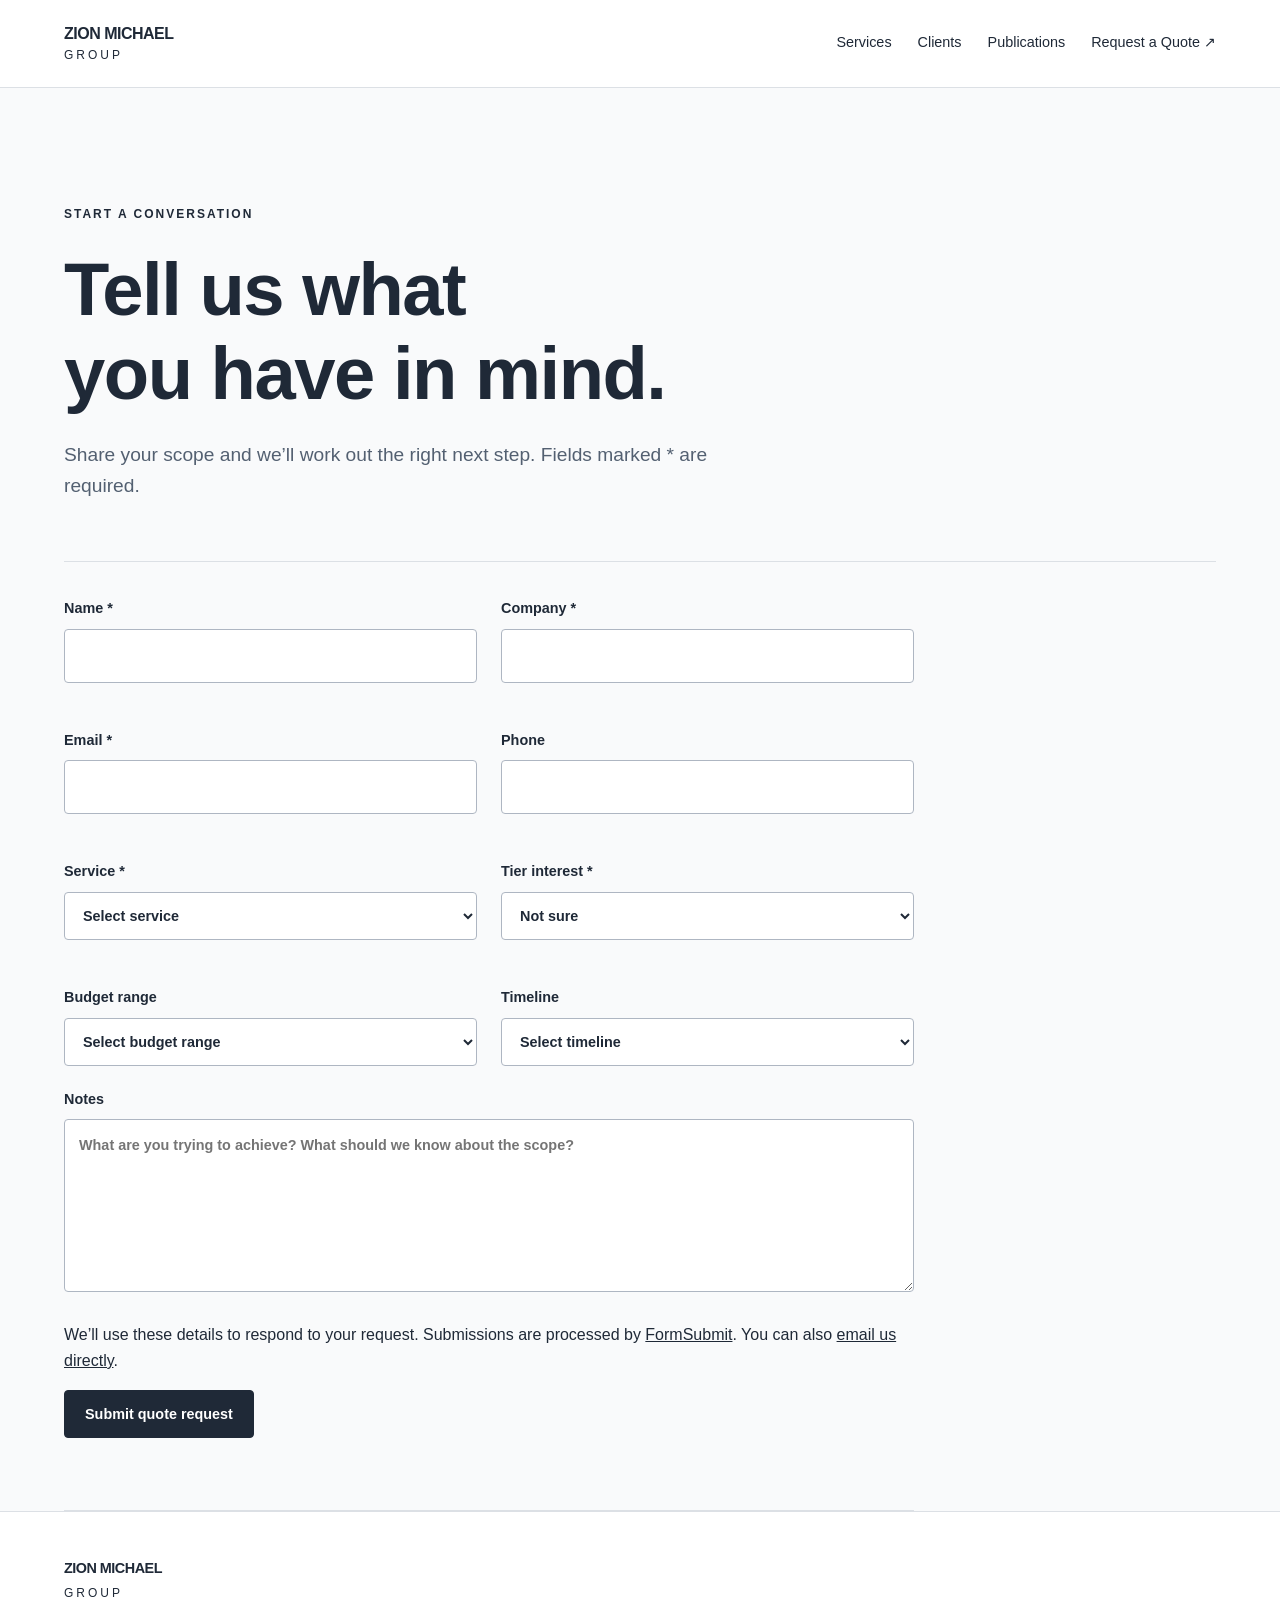
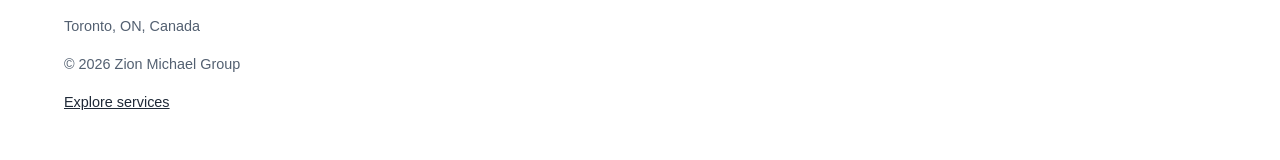
==== quote/index.html @ ca858441 "Add service pricing pages, quote requests, and Cal.com booking" ====
<!doctype html>
<html lang="en">
<head>
<meta charset="utf-8">
<meta name="viewport" content="width=device-width, initial-scale=1">
<title>Request a Quote | Zion Michael Group</title>
<meta name="description" content="Tell us about your project, service interest, and timeline.">
<link rel="icon" href="/assets/logo.png">
<link rel="stylesheet" href="/css/services.css">
<script src="/js/services-config.js" defer>
</script>
<script src="/js/booking.js" defer>
</script>
<script src="/js/quote.js" defer>
</script>
</head>
<body>
<a class="skip" href="#main">Skip to content</a>
<header class="header">
<a class="brand" href="/">Zion Michael <span>Group</span>
</a>
<nav aria-label="Main navigation">
<a href="/services/">Services</a>
<a href="/html/members.html">Clients</a>
<a href="/html/publications.html">Publications</a>
<a href="/quote/">Request a Quote ↗</a>
</nav>
</header>
<main id="main">
<section class="hero compact">
<p class="eyebrow">START A CONVERSATION</p>
<h1>Tell us what<br>you have in mind.</h1>
<p class="intro">Share your scope and we’ll work out the right next step. Fields marked * are required.</p>
</section>
<section class="form-section">
<form id="quote-form" action="https://formsubmit.co/micheldeosaran@proton.me" method="POST">
<input type="hidden" name="_subject" value="New Zion Michael Group quote request">
<input type="hidden" name="_template" value="table">
<input type="hidden" name="_next" value="https://zionmichaelrevenue.github.io/thank-you/">
<div class="fields">
<label>Name *<input name="name" autocomplete="name" maxlength="120" required>
</label>
<label>Company *<input name="company" autocomplete="organization" maxlength="180" required>
</label>
<label>Email *<input name="email" type="email" autocomplete="email" maxlength="254" required>
</label>
<label>Phone<input name="phone" type="tel" autocomplete="tel" maxlength="50">
</label>
<label>Service *<select name="service" required>
<option value="">Select service</option>
<option value="bdr">BDR Services</option>
<option value="product">Digital Product Services</option>
<option value="automation">Business Automation</option>
</select>
</label>
<label>Tier interest *<select name="tier" required>
<option value="">Select tier interest</option>
<option value="Not sure">Not sure</option>
</select>
</label>
<label>Budget range<select name="budget" >
<option value="">Select budget range</option>
<option value="<$2k">
<$2k</option>
<option value="$2k–$5k">$2k–$5k</option>
<option value="$5k–$15k">$5k–$15k</option>
<option value="$15k+">$15k+</option>
<option value="Not sure">Not sure</option>
</select>
</label>
<label>Timeline<select name="timeline" >
<option value="">Select timeline</option>
<option value="ASAP">ASAP</option>
<option value="1–3 mo">1–3 mo</option>
<option value="3–6 mo">3–6 mo</option>
<option value="Exploring">Exploring</option>
</select>
</label>
</div>
<label>Notes<textarea name="notes" rows="6" maxlength="10000" placeholder="What are you trying to achieve? What should we know about the scope?">
</textarea>
</label>
<p>We’ll use these details to respond to your request. Submissions are processed by <a href="https://formsubmit.co/" target="_blank" rel="noopener noreferrer">FormSubmit</a>. You can also <a href="mailto:micheldeosaran@proton.me">email us directly</a>.</p>
<p id="form-status" role="status" aria-live="polite">
</p>
<button class="button" type="submit">Submit quote request</button>
</form>
<noscript>Please enable JavaScript to select your service tier and submit a quote request.</noscript>
</section>
</main>
<footer>
<a class="brand" href="/">Zion Michael <span>Group</span>
</a>
<p>Toronto, ON, Canada</p>
<p>© 2026 Zion Michael Group</p>
<a href="/services/">Explore services</a>
</footer>
</body>
</html>
---- css/services.css ----
:root{--ink:#1f2937;
  --muted:#536071;
  --paper:#f9fafb;
  --line:#dce0e5;
  --accent:#ff6969}
*{box-sizing:border-box}
html{scroll-behavior:smooth;
  scroll-padding-top:30px}
body{margin:0;
  background:var(--paper);
  color:var(--ink);
  font-family:Inter,Arial,sans-serif;
  line-height:1.65}
a{color:inherit}
a,button,input,select,textarea{-webkit-tap-highlight-color:transparent}
a:focus-visible,button:focus-visible,input:focus-visible,select:focus-visible,textarea:focus-visible{outline:3px solid #af2525;
  outline-offset:4px}
[hidden]{display:none!important}
.skip{position:absolute;
  top:-100px;
  left:20px;
  background:white;
  padding:12px;
  z-index:10}
.skip:focus{top:10px}
.header{display:flex;
  align-items:center;
  justify-content:space-between;
  gap:30px;
  padding:24px max(5vw,20px);
  border-bottom:1px solid var(--line);
  background:#fff}
.brand{text-transform:uppercase;
  font-weight:800;
  text-decoration:none;
  line-height:1.2;
  letter-spacing:-.5px}
.brand span{display:block;
  font-weight:400;
  letter-spacing:3px;
  font-size:.75rem;
  margin-top:5px}
nav{display:flex;
  gap:26px;
  flex-wrap:wrap}
nav a{font-size:.9rem;
  text-decoration:none}
nav a:hover,.text-link:hover{text-decoration:underline}
main{max-width:1320px;
  margin:auto;
  padding:0 5vw}
section{padding:72px 0;
  border-bottom:1px solid var(--line)}
.hero{padding:85px 0 75px}
.hero.compact{padding-bottom:40px}
.eyebrow{font-size:.75rem;
  letter-spacing:2px;
  font-weight:700;
  text-transform:uppercase;
  margin:0 0 22px}
.hero .eyebrow{margin-top:32px}
h1,h2,h3{line-height:1.12;
  letter-spacing:-1.5px}
h1{font-size:clamp(2.5rem,5.8vw,5rem);
  max-width:1040px;
  margin:24px 0}
h2{font-size:clamp(1.8rem,3vw,2.6rem);
  margin:0 0 24px}
h3{font-size:1.5rem;
  letter-spacing:-.5px;
  margin:0 0 20px}
.intro{font-size:1.2rem;
  max-width:680px;
  color:var(--muted)}
.back{font-size:.9rem;
  text-decoration:none}
.actions{display:flex;
  gap:12px;
  flex-wrap:wrap;
  margin-top:30px}
.button{display:inline-flex;
  align-items:center;
  justify-content:center;
  min-height:48px;
  border:1px solid var(--ink);
  border-radius:4px;
  padding:12px 20px;
  background:var(--ink);
  color:#fff;
  font:600 .9rem/1.4 Inter,Arial,sans-serif;
  text-decoration:none;
  cursor:pointer}
.button:hover{background:#364355}
.button.secondary{background:transparent;
  color:var(--ink)}
.button.secondary:hover{background:#e9ecf0}
.button:disabled{opacity:.6;
  cursor:wait}
.audience{display:grid;
  grid-template-columns:1fr 2fr;
  gap:40px}
.audience ul{margin:0;
  font-size:1.15rem}
li{margin-bottom:12px}
ul{padding-left:20px}
.pricing{display:grid;
  grid-template-columns:repeat(4,minmax(0,1fr));
  gap:16px;
  margin-top:36px}
.card{padding:26px 22px;
  background:#fff;
  border:1px solid var(--line);
  border-radius:6px;
  display:flex;
  flex-direction:column;
  min-width:0}
.card.featured{border:2px solid var(--accent);
  padding:25px 21px}
.badge{font-size:.7rem;
  letter-spacing:1.5px;
  text-transform:uppercase;
  margin:0 0 28px}
.featured .badge{color:#a52f2f;
  font-weight:700}
.price{font-size:1.65rem;
  letter-spacing:-1px;
  font-weight:700;
  line-height:1.4;
  margin:0 0 20px}
.price small{display:block;
  font-size:.75rem;
  font-weight:400;
  letter-spacing:0;
  color:var(--muted)}
.card li{font-size:.9rem}
.card .actions{margin-top:auto;
  flex-direction:column;
  padding-top:20px}
.terms{font-size:.9rem;
  color:var(--muted);
  padding-top:24px}
.scope{display:grid;
  grid-template-columns:1fr 1fr;
  gap:65px}
.booking{background:#f0f2f5;
  padding:48px;
  border-radius:6px;
  margin:56px 0}
.booking p{max-width:680px}
.booking [data-calendar]:not(:empty){width:100%;
  height:760px;
  overflow:auto;
  margin-top:30px}
.service-grid{display:grid;
  grid-template-columns:repeat(3,minmax(0,1fr));
  gap:24px;
  margin-top:36px}
.service-grid .text-link{margin-top:auto;
  padding-top:24px;
  font-weight:600}
.form-section{max-width:850px;
  padding-top:35px}
.fields{display:grid;
  grid-template-columns:1fr 1fr;
  gap:24px}
label{display:block;
  font-size:.9rem;
  font-weight:600;
  margin-bottom:22px}
input,select,textarea{width:100%;
  padding:14px;
  margin-top:8px;
  border:1px solid #aeb6c2;
  border-radius:4px;
  background:white;
  color:var(--ink);
  font:inherit}
textarea{resize:vertical}
#form-status{color:#a52f2f}
footer{padding:45px 5vw;
  background:white;
  border-top:1px solid var(--line);
  font-size:.9rem}
footer p{color:var(--muted)}
@media(max-width:1100px){.pricing{grid-template-columns:repeat(2,minmax(0,1fr))}
}
@media(max-width:720px){.header{align-items:flex-start;
  flex-direction:column;
  gap:22px}
nav{gap:14px 20px}
nav a{font-size:.8rem}
section{padding:44px 0}
.hero{padding:45px 0}
.audience,.scope,.service-grid,.fields{grid-template-columns:1fr;
  gap:20px}
.booking{padding:28px 20px}
h1{letter-spacing:-1px}
}
@media(max-width:440px){.pricing{grid-template-columns:1fr}
.hero .actions{flex-direction:column}
}
@media(prefers-reduced-motion:reduce){html{scroll-behavior:auto}
}
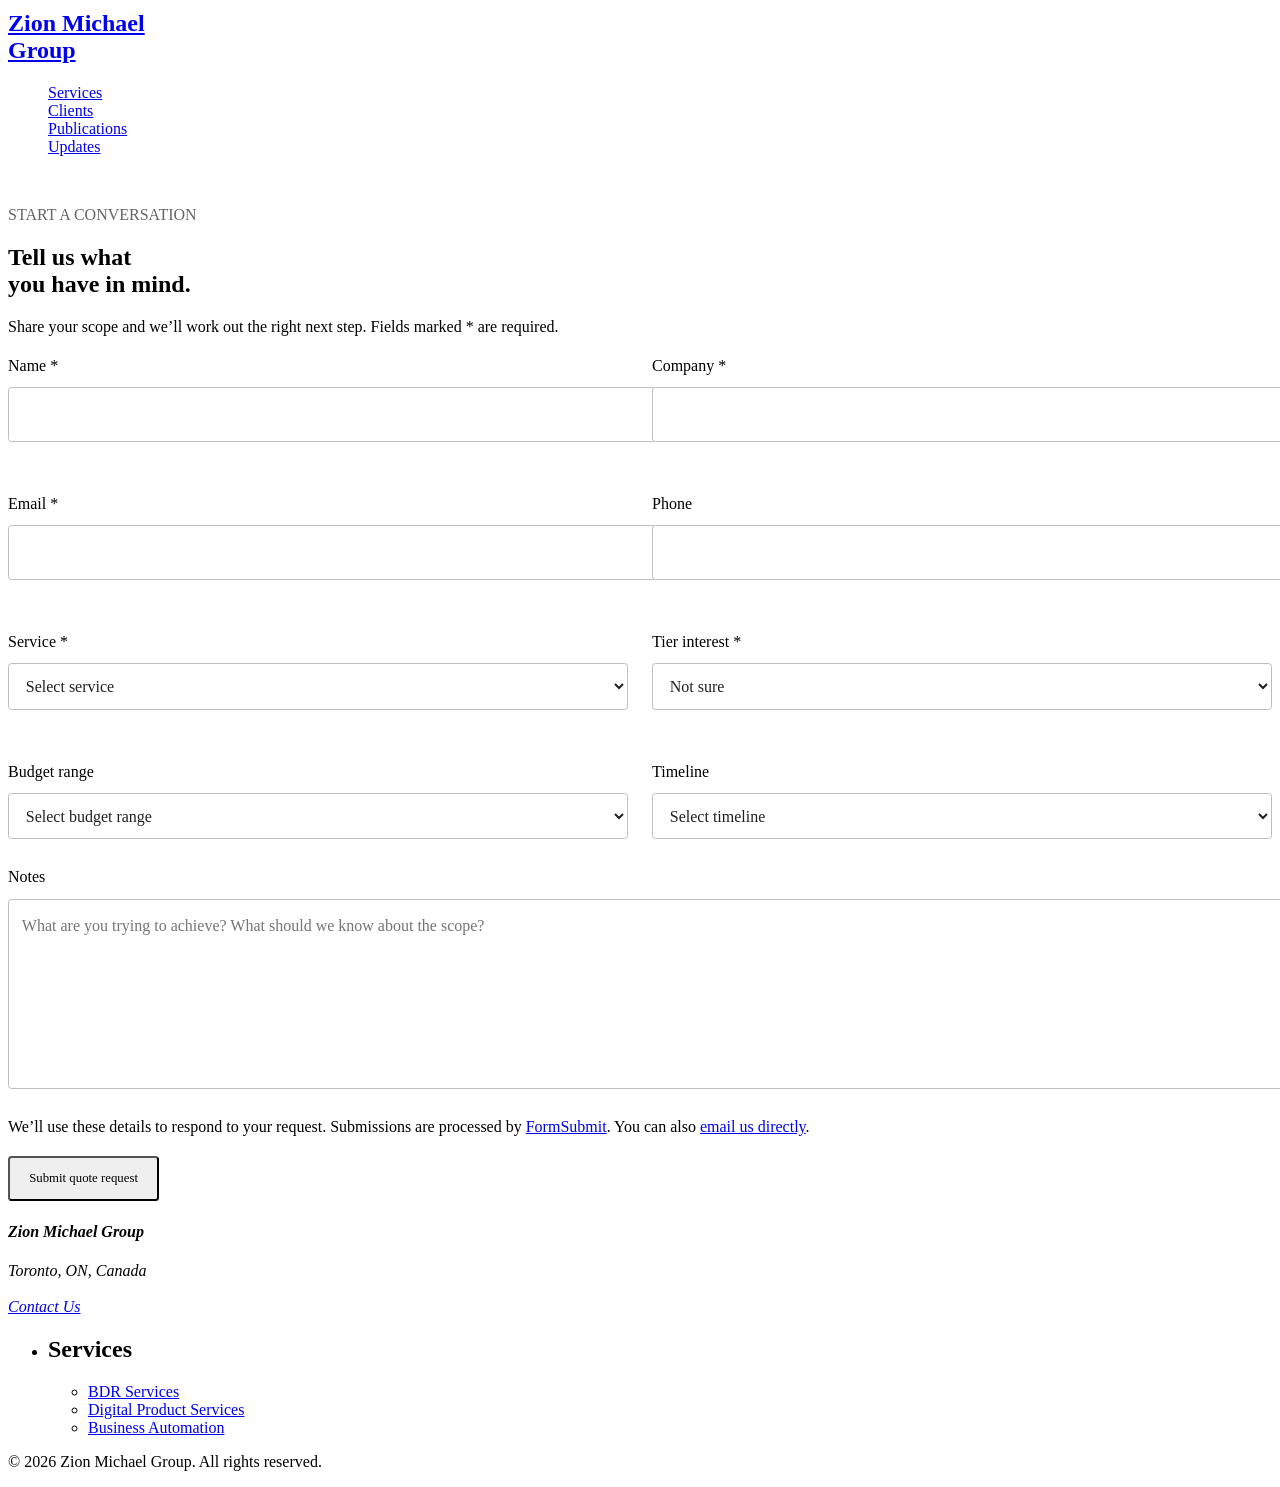
==== commit 39d0b618: "Restyle service and quote pages with existing shared site CSS" ====
--- a/quote/index.html
+++ b/quote/index.html
@@ -6,7 +6,12 @@
 <title>Request a Quote | Zion Michael Group</title>
 <meta name="description" content="Tell us about your project, service interest, and timeline.">
 <link rel="icon" href="/assets/logo.png">
+<link rel="stylesheet" href="/css/styles-boilerplate.css">
 <link rel="stylesheet" href="/css/services.css">
+<link rel="preconnect" href="https://fonts.googleapis.com">
+<link rel="preconnect" href="https://fonts.gstatic.com" crossorigin>
+<link href="https://fonts.googleapis.com/css2?family=Inter:wght@300;400;500;600;700&display=swap" rel="stylesheet">
+<script src="/js/services-navigation.js" defer></script>
 <script src="/js/services-config.js" defer>
 </script>
 <script src="/js/booking.js" defer>
@@ -14,25 +19,29 @@
 <script src="/js/quote.js" defer>
 </script>
 </head>
-<body>
+<body class="services-page">
 <a class="skip" href="#main">Skip to content</a>
-<header class="header">
-<a class="brand" href="/">Zion Michael <span>Group</span>
-</a>
-<nav aria-label="Main navigation">
-<a href="/services/">Services</a>
-<a href="/html/members.html">Clients</a>
-<a href="/html/publications.html">Publications</a>
-<a href="/quote/">Request a Quote ↗</a>
-</nav>
+<header>
+  <nav aria-label="Main navigation">
+    <div class="container">
+      <h1 class="logo"><a href="/">Zion Michael<br><span>Group</span></a></h1>
+      <ul class="site-nav" id="site-navigation">
+        <li><a href="/services/">Services</a></li>
+        <li><a href="/html/members.html">Clients</a></li>
+        <li><a href="/html/publications.html">Publications</a></li>
+        <li><a href="/html/updates.html">Updates</a></li>
+      </ul>
+      <button class="menu-toggle" type="button" aria-label="Open navigation" aria-expanded="false" aria-controls="site-navigation"><span class="hamburger"></span></button>
+    </div>
+  </nav>
 </header>
 <main id="main">
-<section class="hero compact">
+<section class="info">
 <p class="eyebrow">START A CONVERSATION</p>
 <h1>Tell us what<br>you have in mind.</h1>
-<p class="intro">Share your scope and we’ll work out the right next step. Fields marked * are required.</p>
+<p class="tagline">Share your scope and we’ll work out the right next step. Fields marked * are required.</p>
 </section>
-<section class="form-section">
+<section class="content-stats form-section"><div class="container service-section">
 <form id="quote-form" action="https://formsubmit.co/micheldeosaran@proton.me" method="POST">
 <input type="hidden" name="_subject" value="New Zion Michael Group quote request">
 <input type="hidden" name="_template" value="table">
@@ -83,17 +92,15 @@
 <p>We’ll use these details to respond to your request. Submissions are processed by <a href="https://formsubmit.co/" target="_blank" rel="noopener noreferrer">FormSubmit</a>. You can also <a href="mailto:micheldeosaran@proton.me">email us directly</a>.</p>
 <p id="form-status" role="status" aria-live="polite">
 </p>
-<button class="button" type="submit">Submit quote request</button>
+<button class="btn-primary" type="submit">Submit quote request</button>
 </form>
 <noscript>Please enable JavaScript to select your service tier and submit a quote request.</noscript>
-</section>
+</div></section>
 </main>
-<footer>
-<a class="brand" href="/">Zion Michael <span>Group</span>
-</a>
-<p>Toronto, ON, Canada</p>
-<p>© 2026 Zion Michael Group</p>
-<a href="/services/">Explore services</a>
+<footer class="footer">
+  <div class="footer__addr"><address><h4>Zion Michael Group</h4>Toronto, ON, Canada<br><br><a class="footer__btn" href="mailto:micheldeosaran@proton.me">Contact Us</a></address></div>
+  <ul class="footer__nav"><li class="nav__item"><h2 class="nav__title">Services</h2><ul class="nav__ul"><li><a href="/services/bdr/">BDR Services</a></li><li><a href="/services/product/">Digital Product Services</a></li><li><a href="/services/automation/">Business Automation</a></li></ul></li></ul>
+  <div class="legal"><p>© 2026 Zion Michael Group. All rights reserved.</p></div>
 </footer>
 </body>
 </html>
--- a/css/services.css
+++ b/css/services.css
@@ -1,204 +1,67 @@
-:root{--ink:#1f2937;
-  --muted:#536071;
-  --paper:#f9fafb;
-  --line:#dce0e5;
-  --accent:#ff6969}
-*{box-sizing:border-box}
-html{scroll-behavior:smooth;
-  scroll-padding-top:30px}
-body{margin:0;
-  background:var(--paper);
-  color:var(--ink);
-  font-family:Inter,Arial,sans-serif;
-  line-height:1.65}
-a{color:inherit}
-a,button,input,select,textarea{-webkit-tap-highlight-color:transparent}
-a:focus-visible,button:focus-visible,input:focus-visible,select:focus-visible,textarea:focus-visible{outline:3px solid #af2525;
-  outline-offset:4px}
-[hidden]{display:none!important}
-.skip{position:absolute;
-  top:-100px;
-  left:20px;
-  background:white;
-  padding:12px;
-  z-index:10}
-.skip:focus{top:10px}
-.header{display:flex;
-  align-items:center;
-  justify-content:space-between;
-  gap:30px;
-  padding:24px max(5vw,20px);
-  border-bottom:1px solid var(--line);
-  background:#fff}
-.brand{text-transform:uppercase;
-  font-weight:800;
-  text-decoration:none;
-  line-height:1.2;
-  letter-spacing:-.5px}
-.brand span{display:block;
-  font-weight:400;
-  letter-spacing:3px;
-  font-size:.75rem;
-  margin-top:5px}
-nav{display:flex;
-  gap:26px;
-  flex-wrap:wrap}
-nav a{font-size:.9rem;
-  text-decoration:none}
-nav a:hover,.text-link:hover{text-decoration:underline}
-main{max-width:1320px;
-  margin:auto;
-  padding:0 5vw}
-section{padding:72px 0;
-  border-bottom:1px solid var(--line)}
-.hero{padding:85px 0 75px}
-.hero.compact{padding-bottom:40px}
-.eyebrow{font-size:.75rem;
-  letter-spacing:2px;
-  font-weight:700;
-  text-transform:uppercase;
-  margin:0 0 22px}
-.hero .eyebrow{margin-top:32px}
-h1,h2,h3{line-height:1.12;
-  letter-spacing:-1.5px}
-h1{font-size:clamp(2.5rem,5.8vw,5rem);
-  max-width:1040px;
-  margin:24px 0}
-h2{font-size:clamp(1.8rem,3vw,2.6rem);
-  margin:0 0 24px}
-h3{font-size:1.5rem;
-  letter-spacing:-.5px;
-  margin:0 0 20px}
-.intro{font-size:1.2rem;
-  max-width:680px;
-  color:var(--muted)}
-.back{font-size:.9rem;
-  text-decoration:none}
-.actions{display:flex;
-  gap:12px;
-  flex-wrap:wrap;
-  margin-top:30px}
-.button{display:inline-flex;
-  align-items:center;
-  justify-content:center;
-  min-height:48px;
-  border:1px solid var(--ink);
-  border-radius:4px;
-  padding:12px 20px;
-  background:var(--ink);
-  color:#fff;
-  font:600 .9rem/1.4 Inter,Arial,sans-serif;
-  text-decoration:none;
-  cursor:pointer}
-.button:hover{background:#364355}
-.button.secondary{background:transparent;
-  color:var(--ink)}
-.button.secondary:hover{background:#e9ecf0}
-.button:disabled{opacity:.6;
-  cursor:wait}
-.audience{display:grid;
-  grid-template-columns:1fr 2fr;
-  gap:40px}
-.audience ul{margin:0;
-  font-size:1.15rem}
-li{margin-bottom:12px}
-ul{padding-left:20px}
-.pricing{display:grid;
-  grid-template-columns:repeat(4,minmax(0,1fr));
-  gap:16px;
-  margin-top:36px}
-.card{padding:26px 22px;
-  background:#fff;
-  border:1px solid var(--line);
-  border-radius:6px;
-  display:flex;
-  flex-direction:column;
-  min-width:0}
-.card.featured{border:2px solid var(--accent);
-  padding:25px 21px}
-.badge{font-size:.7rem;
-  letter-spacing:1.5px;
-  text-transform:uppercase;
-  margin:0 0 28px}
-.featured .badge{color:#a52f2f;
-  font-weight:700}
-.price{font-size:1.65rem;
-  letter-spacing:-1px;
-  font-weight:700;
-  line-height:1.4;
-  margin:0 0 20px}
-.price small{display:block;
-  font-size:.75rem;
-  font-weight:400;
-  letter-spacing:0;
-  color:var(--muted)}
-.card li{font-size:.9rem}
-.card .actions{margin-top:auto;
-  flex-direction:column;
-  padding-top:20px}
-.terms{font-size:.9rem;
-  color:var(--muted);
-  padding-top:24px}
-.scope{display:grid;
-  grid-template-columns:1fr 1fr;
-  gap:65px}
-.booking{background:#f0f2f5;
-  padding:48px;
-  border-radius:6px;
-  margin:56px 0}
-.booking p{max-width:680px}
-.booking [data-calendar]:not(:empty){width:100%;
-  height:760px;
-  overflow:auto;
-  margin-top:30px}
-.service-grid{display:grid;
-  grid-template-columns:repeat(3,minmax(0,1fr));
-  gap:24px;
-  margin-top:36px}
-.service-grid .text-link{margin-top:auto;
-  padding-top:24px;
-  font-weight:600}
-.form-section{max-width:850px;
-  padding-top:35px}
-.fields{display:grid;
-  grid-template-columns:1fr 1fr;
-  gap:24px}
-label{display:block;
-  font-size:.9rem;
-  font-weight:600;
-  margin-bottom:22px}
-input,select,textarea{width:100%;
-  padding:14px;
-  margin-top:8px;
-  border:1px solid #aeb6c2;
-  border-radius:4px;
-  background:white;
-  color:var(--ink);
-  font:inherit}
-textarea{resize:vertical}
-#form-status{color:#a52f2f}
-footer{padding:45px 5vw;
-  background:white;
-  border-top:1px solid var(--line);
-  font-size:.9rem}
-footer p{color:var(--muted)}
-@media(max-width:1100px){.pricing{grid-template-columns:repeat(2,minmax(0,1fr))}
+/* Service-specific layouts. Typography, colors, buttons, cards, navigation,
+   hero spacing, and footer come from styles-boilerplate.css. */
+.services-page .logo { margin: 10px 0 20px; }
+.services-page nav { position: relative; }
+.services-page .menu-toggle { background: transparent; border: 0; }
+.services-page .hamburger { display: block; }
+.services-page .site-nav { list-style: none; }
+@media (max-width: 969px) {
+  .services-page .site-nav { visibility: hidden; }
+  .services-page .site-nav--open { visibility: visible; }
+  .services-page .site-nav li { display: block; margin: 0; }
+  .services-page .site-nav a { display: block; padding: 1.2rem 2rem; }
 }
-@media(max-width:720px){.header{align-items:flex-start;
-  flex-direction:column;
-  gap:22px}
-nav{gap:14px 20px}
-nav a{font-size:.8rem}
-section{padding:44px 0}
-.hero{padding:45px 0}
-.audience,.scope,.service-grid,.fields{grid-template-columns:1fr;
-  gap:20px}
-.booking{padding:28px 20px}
-h1{letter-spacing:-1px}
+.services-page .info h1 { max-width: 22ch; }
+.services-page .info .back,
+.services-page .eyebrow { font-size: 1rem; }
+.services-page .eyebrow { color: #656565; }
+.services-page .back { color: inherit; }
+.services-page .content-stats .service-section { display: block; line-height: 1.7; }
+.services-page .service-section h2 { font-size: 2.6rem; margin-top: 0; }
+.services-page .service-section h3 { font-size: 1.5rem; }
+.services-page .service-section li { margin-bottom: .65rem; }
+.services-page .pricing,
+.services-page .service-grid { display: grid; grid-template-columns: repeat(2, minmax(0, 1fr)); gap: 1.5rem; }
+.services-page .service-grid { grid-template-columns: repeat(3, minmax(0, 1fr)); }
+.services-page .service-card { display: flex; flex-direction: column; text-align: left; min-width: 0; }
+.services-page .service-card ul { padding-left: 1.2rem; }
+.services-page .service-card .actions { margin-top: auto; flex-wrap: wrap; padding-top: 1rem; }
+.services-page .service-card.featured { border-color: #ff6969; }
+.services-page .price { font-size: 2rem; }
+.services-page .price small { display: block; color: #656565; font-size: .85rem; font-weight: 400; }
+.services-page .badge { color: #656565; font-size: .85rem; }
+.services-page .terms { margin-top: 2rem; }
+.services-page .content-stats.scope .service-section { display: grid; grid-template-columns: 1fr 1fr; gap: 3rem; }
+.services-page .text-link { color: #656565; margin-top: auto; }
+.services-page [data-calendar]:not(:empty) { height: 760px; overflow: auto; margin-top: 2rem; }
+.services-page .fields { display: grid; grid-template-columns: 1fr 1fr; gap: 1.5rem; }
+.services-page label { display: block; margin-bottom: 1.5rem; }
+.services-page input:not([type="hidden"]),
+.services-page select,
+.services-page textarea { display: block; width: 100%; margin-top: .5rem; padding: .8rem; font: inherit; color: #202020; background: #fff; border: 1px solid #bdbdbd; border-radius: 3.5px; }
+.services-page textarea { resize: vertical; }
+.services-page button.btn-primary,
+.services-page [data-booking-link] { display: inline-block; padding: .6rem 1.2rem; border-radius: 3.5px; font: inherit; font-size: .8rem; cursor: pointer; text-decoration: none; }
+.services-page [hidden] { display: none !important; }
+.services-page .skip { position: absolute; left: 1rem; top: -100px; padding: 1rem; background: white; color: #202020; z-index: 1100; }
+.services-page .skip:focus { top: 1rem; }
+.services-page :focus-visible { outline: 2px solid #656565; outline-offset: 4px; }
+/* Keep the shared hover underline attached to its link. */
+.services-page a { position: relative; }
+.services-page .btn-primary:hover { color: #fff; }
+@media (max-width: 812px) {
+  .services-page .info > * { order: 0; }
+  .services-page .info h1 { margin-top: 1rem; }
+  .services-page .info .actions { flex-wrap: wrap; }
+  .services-page .service-grid,
+  .services-page .content-stats.scope .service-section { grid-template-columns: 1fr; }
+  .services-page .service-section { width: 90%; }
 }
-@media(max-width:440px){.pricing{grid-template-columns:1fr}
-.hero .actions{flex-direction:column}
+@media (max-width: 540px) {
+  .services-page .pricing,
+  .services-page .fields { grid-template-columns: 1fr; }
 }
-@media(prefers-reduced-motion:reduce){html{scroll-behavior:auto}
+@media (prefers-reduced-motion: reduce) {
+  .services-page *, .services-page *::before, .services-page *::after { animation: none !important; transition: none !important; }
+  .services-page .info h1, .services-page .info .tagline, .services-page .info .actions, .services-page .stat-box { opacity: 1; transform: none; }
 }
-
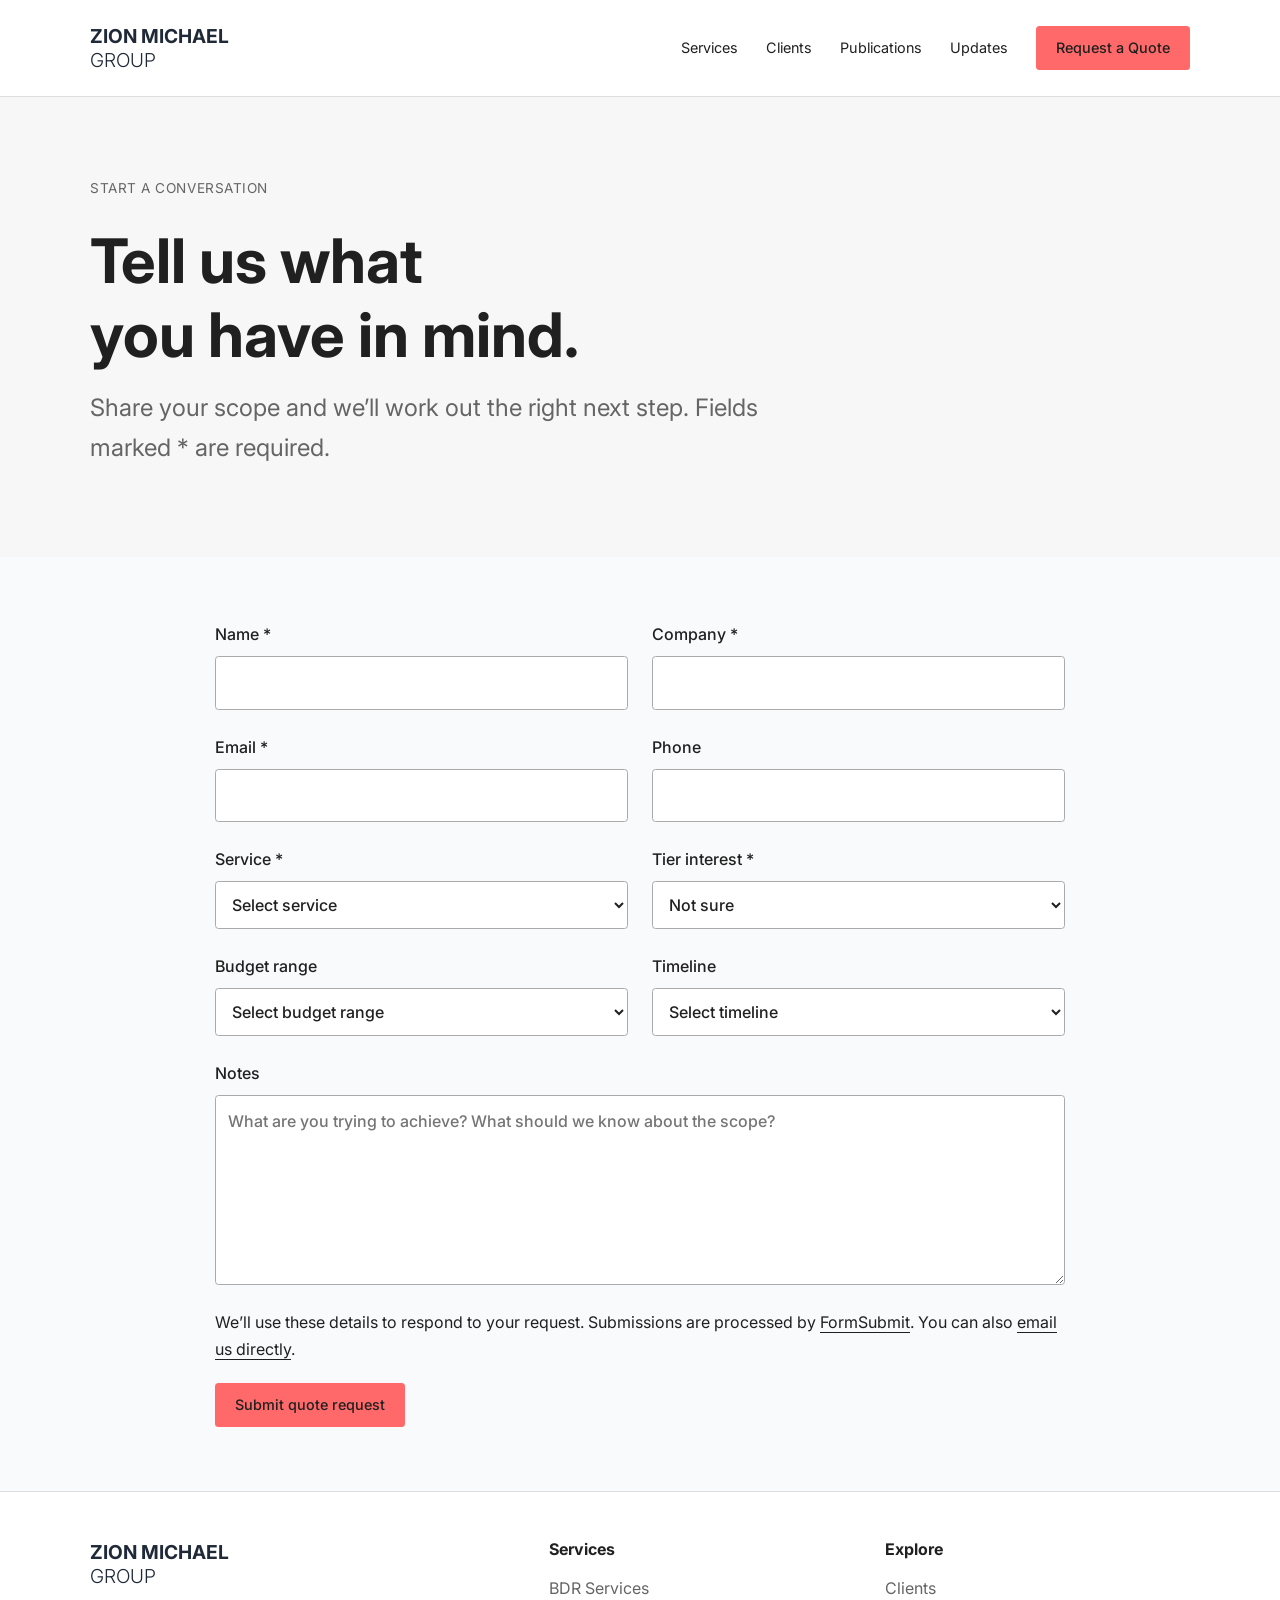
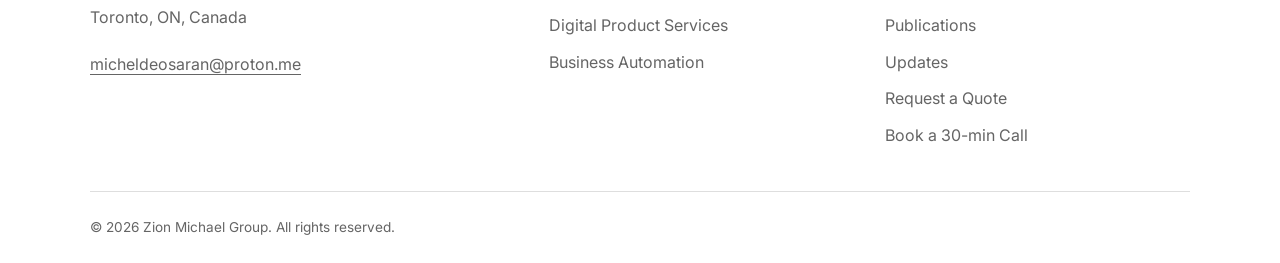
==== commit bf0ba73f: "Unify all pages with shared styling, navigation, and accessible interactions" ====
--- a/quote/index.html
+++ b/quote/index.html
@@ -4,36 +4,45 @@
 <meta charset="utf-8">
 <meta name="viewport" content="width=device-width, initial-scale=1">
 <title>Request a Quote | Zion Michael Group</title>
-<meta name="description" content="Tell us about your project, service interest, and timeline.">
+<meta name="description" content="Request a Quote | Zion Michael Group">
 <link rel="icon" href="/assets/logo.png">
-<link rel="stylesheet" href="/css/styles-boilerplate.css">
-<link rel="stylesheet" href="/css/services.css">
 <link rel="preconnect" href="https://fonts.googleapis.com">
 <link rel="preconnect" href="https://fonts.gstatic.com" crossorigin>
 <link href="https://fonts.googleapis.com/css2?family=Inter:wght@300;400;500;600;700&display=swap" rel="stylesheet">
-<script src="/js/services-navigation.js" defer></script>
-<script src="/js/services-config.js" defer>
-</script>
-<script src="/js/booking.js" defer>
+<link rel="stylesheet" href="/css/styles-boilerplate.css">
+<script src="/js/site.js" defer>
 </script>
 <script src="/js/quote.js" defer>
 </script>
 </head>
-<body class="services-page">
+<body>
 <a class="skip" href="#main">Skip to content</a>
-<header>
-  <nav aria-label="Main navigation">
-    <div class="container">
-      <h1 class="logo"><a href="/">Zion Michael<br><span>Group</span></a></h1>
-      <ul class="site-nav" id="site-navigation">
-        <li><a href="/services/">Services</a></li>
-        <li><a href="/html/members.html">Clients</a></li>
-        <li><a href="/html/publications.html">Publications</a></li>
-        <li><a href="/html/updates.html">Updates</a></li>
-      </ul>
-      <button class="menu-toggle" type="button" aria-label="Open navigation" aria-expanded="false" aria-controls="site-navigation"><span class="hamburger"></span></button>
-    </div>
-  </nav>
+<header class="site-header">
+<nav class="container" aria-label="Main navigation">
+<a class="logo" href="/">Zion Michael<span>Group</span>
+</a>
+<button class="menu-toggle" type="button" aria-label="Open navigation" aria-controls="site-navigation" aria-expanded="false">
+<span class="hamburger">
+</span>
+</button>
+<ul class="site-nav" id="site-navigation">
+<li>
+<a href="/services/">Services</a>
+</li>
+<li>
+<a href="/html/members.html">Clients</a>
+</li>
+<li>
+<a href="/html/publications.html">Publications</a>
+</li>
+<li>
+<a href="/html/updates.html">Updates</a>
+</li>
+<li>
+<a class="btn-primary" href="/quote/">Request a Quote</a>
+</li>
+</ul>
+</nav>
 </header>
 <main id="main">
 <section class="info">
@@ -41,7 +50,8 @@
 <h1>Tell us what<br>you have in mind.</h1>
 <p class="tagline">Share your scope and we’ll work out the right next step. Fields marked * are required.</p>
 </section>
-<section class="content-stats form-section"><div class="container service-section">
+<section class="content-stats form-section">
+<div class="container service-section">
 <form id="quote-form" action="https://formsubmit.co/micheldeosaran@proton.me" method="POST">
 <input type="hidden" name="_subject" value="New Zion Michael Group quote request">
 <input type="hidden" name="_template" value="table">
@@ -95,12 +105,53 @@
 <button class="btn-primary" type="submit">Submit quote request</button>
 </form>
 <noscript>Please enable JavaScript to select your service tier and submit a quote request.</noscript>
-</div></section>
+</div>
+</section>
 </main>
 <footer class="footer">
-  <div class="footer__addr"><address><h4>Zion Michael Group</h4>Toronto, ON, Canada<br><br><a class="footer__btn" href="mailto:micheldeosaran@proton.me">Contact Us</a></address></div>
-  <ul class="footer__nav"><li class="nav__item"><h2 class="nav__title">Services</h2><ul class="nav__ul"><li><a href="/services/bdr/">BDR Services</a></li><li><a href="/services/product/">Digital Product Services</a></li><li><a href="/services/automation/">Business Automation</a></li></ul></li></ul>
-  <div class="legal"><p>© 2026 Zion Michael Group. All rights reserved.</p></div>
+<div class="container footer-grid">
+<div>
+<a class="logo" href="/">Zion Michael<span>Group</span>
+</a>
+<p>Toronto, ON, Canada</p>
+<a href="mailto:micheldeosaran@proton.me">micheldeosaran@proton.me</a>
+</div>
+<div>
+<h2>Services</h2>
+<ul>
+<li>
+<a href="/services/bdr/">BDR Services</a>
+</li>
+<li>
+<a href="/services/product/">Digital Product Services</a>
+</li>
+<li>
+<a href="/services/automation/">Business Automation</a>
+</li>
+</ul>
+</div>
+<div>
+<h2>Explore</h2>
+<ul>
+<li>
+<a href="/html/members.html">Clients</a>
+</li>
+<li>
+<a href="/html/publications.html">Publications</a>
+</li>
+<li>
+<a href="/html/updates.html">Updates</a>
+</li>
+<li>
+<a href="/quote/">Request a Quote</a>
+</li>
+<li>
+<a href="https://cal.com/michel-mz/30min">Book a 30-min Call</a>
+</li>
+</ul>
+</div>
+</div>
+<div class="container legal">© 2026 Zion Michael Group. All rights reserved.</div>
 </footer>
 </body>
 </html>
--- a/css/styles-boilerplate.css
+++ b/css/styles-boilerplate.css
@@ -0,0 +1,138 @@
+/* Shared Zion Michael Group styles: coral, Inter, soft panels, and generous spacing. */
+:root { --accent:#ff6969; --accent-dark:#bb303b; --ink:#202020; --muted:#656565; --paper:#f9fafb; --panel:#fffbfb; --border:#dedede; --radius:10px; }
+*,*::before,*::after { box-sizing:border-box; }
+html { scroll-padding-top:6rem; }
+body { margin:0; min-height:100vh; display:flex; flex-direction:column; background:var(--paper); color:var(--ink); font:400 16px/1.7 Inter,Helvetica,Arial,sans-serif; }
+main { flex:1; min-width:0; }
+h1,h2,h3 { line-height:1.2; margin:0 0 1.25rem; font-weight:700; }
+h1 { font-size:clamp(2.2rem,4.8vw,4rem); max-width:23ch; }
+h2 { font-size:clamp(1.65rem,3vw,2.5rem); }
+h3 { font-size:1.3rem; }
+p { margin:0 0 1.25rem; }
+a { color:inherit; text-underline-offset:4px; }
+a:hover { color:var(--accent-dark); }
+button,input,select,textarea { font:inherit; }
+button,a,input,select,textarea,summary { -webkit-tap-highlight-color:transparent; }
+:focus-visible { outline:3px solid var(--accent-dark); outline-offset:4px; }
+img,video { max-width:100%; }
+[hidden],.hidden { display:none!important; }
+.container { width:calc(100% - 3rem); max-width:1100px; margin-inline:auto; }
+.site-header { background:#fff; border-bottom:1px solid var(--border); position:relative; z-index:20; }
+.site-header nav { min-height:96px; display:flex; align-items:center; justify-content:space-between; gap:2rem; }
+.logo { color:#1f2937; font-size:1.2rem; font-weight:700; text-transform:uppercase; text-decoration:none; line-height:1.25; flex-shrink:0; }
+.logo span { display:block; font-weight:300; }
+.site-nav { list-style:none; display:flex; align-items:center; gap:1.75rem; padding:0; margin:0; }
+.site-nav a { text-decoration:none; font-size:.9rem; }
+.site-nav a[aria-current="page"]:not(.btn-primary) { color:var(--accent-dark); box-shadow:0 2px var(--accent); padding-bottom:5px; }
+.menu-toggle { display:none; padding:16px 10px; border:0; background:transparent; cursor:pointer; }
+.hamburger,.hamburger::before,.hamburger::after { display:block; width:25px; height:2px; background:var(--ink); position:relative; }
+.hamburger::before,.hamburger::after { content:""; position:absolute; left:0; top:-8px; }
+.hamburger::after { top:8px; }
+.open .hamburger { background:transparent; }
+.open .hamburger::before { top:0; transform:rotate(45deg); }
+.open .hamburger::after { top:0; transform:rotate(-45deg); }
+.info { padding:5rem max(1.5rem,calc((100% - 1100px)/2)) 5.5rem; background:rgba(140,105,69,.018); display:flex; flex-direction:column; align-items:flex-start; gap:1rem; }
+.info h1 { margin:0; }
+.tagline { max-width:46ch; color:var(--muted); font-size:clamp(1.1rem,2vw,1.5rem); line-height:1.7; margin:0; }
+.eyebrow,.badge { font-size:.85rem; color:var(--muted); margin:0 0 .5rem; }
+.eyebrow { text-transform:uppercase; letter-spacing:.04em; }
+.back { font-size:.9rem; margin-bottom:1rem; display:inline-block; }
+.actions { display:flex; gap:.8rem; flex-wrap:wrap; margin-top:1rem; }
+.btn-primary,.btn-secondary,.footer__btn,.page-nav__btn { display:inline-flex; justify-content:center; align-items:center; min-height:44px; padding:.65rem 1.2rem; border:1px solid transparent; border-radius:3.5px; font-size:.9rem; font-weight:500; line-height:1.4; text-decoration:none; cursor:pointer; transition:background .18s,border-color .18s; }
+.btn-primary { background:var(--accent); color:#202020; }
+.btn-primary:hover { background:#f85b61; color:#202020; }
+.btn-secondary,.footer__btn,.page-nav__btn { background:transparent; color:var(--muted); border-color:#c9c9c9; }
+.btn-secondary:hover,.footer__btn:hover,.page-nav__btn:hover { border-color:var(--accent); background:#fff4f4; color:var(--ink); }
+.content-stats { padding:4rem 0; }
+.content-stats + .content-stats { border-top:1px solid var(--border); }
+.content-stats > .container:not(.service-section):has(.content-text) { display:grid; grid-template-columns:1.4fr 1fr; gap:3rem; align-items:start; }
+.content-text p { line-height:1.8; }
+.content-stats-boxes,.updates__stats { display:grid; grid-template-columns:repeat(2,minmax(0,1fr)); gap:1.25rem; }
+.stat-box,.updates__stats > div,.updates__grid article,.embed-panel { background:var(--panel); border:1px solid #cfcfcf; padding:1.75rem; border-radius:var(--radius); }
+.stat-box { text-align:center; }
+.stat-number,.updates__stats span { color:var(--accent-dark); font-size:2.2rem; line-height:1.25; font-weight:700; margin:0 0 .75rem; }
+.stat-label { font-size:.95rem; }
+.banner { height:220px; overflow:hidden; background:#eee; }
+.hero-video { display:block; width:100%; height:100%; object-fit:cover; }
+.pricing,.service-grid,.updates__grid { display:grid; grid-template-columns:repeat(2,minmax(0,1fr)); gap:1.5rem; margin-top:2rem; }
+.service-grid { grid-template-columns:repeat(3,minmax(0,1fr)); }
+.service-card { display:flex; flex-direction:column; text-align:left; min-width:0; }
+.service-card h3 { margin-top:.75rem; }
+.service-card .actions,.service-card .text-link { margin-top:auto; padding-top:1rem; }
+.service-card .actions a { flex:1 1 auto; }
+.service-card.featured { border:2px solid var(--accent); }
+.price { font-size:2rem; }
+.price small { display:block; font-size:.85rem; font-weight:400; color:var(--muted); margin-bottom:.35rem; }
+ul { padding-left:1.25rem; }
+.service-section li { margin-bottom:.55rem; }
+.terms { margin-top:2rem; color:var(--muted); font-size:.95rem; }
+.scope .service-section,.client-grid { display:grid; grid-template-columns:1fr 1fr; gap:3rem; }
+.booking { background:#fff4f4; }
+[data-calendar]:not(:empty) { height:760px; overflow:auto; margin-top:2rem; }
+[data-booking-status] { font-size:.9rem; color:var(--muted); margin-top:1rem; }
+.form-section .container { max-width:850px; }
+.fields { display:grid; grid-template-columns:1fr 1fr; gap:0 1.5rem; }
+label { display:block; margin-bottom:1.5rem; font-weight:500; }
+input:not([type="hidden"]),select,textarea { display:block; width:100%; margin-top:.5rem; padding:.75rem; color:var(--ink); background:#fff; border:1px solid #aaa; border-radius:3.5px; }
+textarea { resize:vertical; }
+#form-status { color:var(--accent-dark); }
+.embed-panel { min-height:350px; background:white; }
+.client-grid .stat-box { max-width:260px; margin-top:2rem; }
+.updates { padding-block:4.5rem; }
+.updates__header { text-align:left; margin-bottom:3rem; }
+.updates__header p { color:var(--muted); font-size:1.2rem; }
+.updates__stats { grid-template-columns:repeat(4,minmax(0,1fr)); margin-bottom:3rem; }
+.updates__stats p { margin:0; }
+.updates__featured { margin-bottom:3rem; }
+.updates__filters { display:flex; flex-wrap:wrap; gap:.6rem; margin:2rem 0; }
+.updates__filters button { border:1px solid #c9c9c9; border-radius:3.5px; padding:.5rem 1rem; min-height:44px; color:var(--ink); background:#fff; cursor:pointer; }
+.updates__filters button[aria-pressed="true"] { background:var(--accent); border-color:var(--accent); }
+.updates__grid article { min-width:0; }
+.updates__grid .meta { display:flex; justify-content:space-between; flex-wrap:wrap; gap:.5rem; color:var(--muted); font-size:.85rem; }
+.updates__empty { padding:2rem; border:1px solid var(--border); border-radius:var(--radius); }
+.resource-page { padding-block:3rem 5rem; }
+.resource-layout { display:grid; grid-template-columns:250px minmax(0,1fr); gap:3rem; margin-top:2rem; }
+.table-of-content { align-self:start; position:sticky; top:1rem; border:1px solid var(--border); border-radius:var(--radius); padding:1rem; background:white; }
+.table-of-content ul { list-style:none; padding:0; margin:0; }
+.table-of-content a { display:block; padding:.55rem; font-size:.9rem; text-decoration:none; }
+.table-of-content a[aria-current="page"] { background:#fff0f0; color:var(--accent-dark); border-radius:3.5px; }
+.main-content { min-width:0; }
+.main-content h1 { font-size:2rem; }
+.main-content h2 { font-size:1.6rem; margin-top:2rem; }
+.main-content h3 { margin-top:1.5rem; }
+.main-content table { display:block; overflow:auto; max-width:100%; }
+.main-content pre { white-space:pre-wrap; overflow-wrap:anywhere; background:#fff; border:1px solid var(--border); padding:1rem; border-radius:var(--radius); }
+.page-nav { display:flex; flex-wrap:wrap; justify-content:space-between; gap:1rem; margin-top:3rem; border-top:1px solid var(--border); padding-top:1.5rem; }
+.footer { padding:3rem 0 1.5rem; background:#fff; border-top:1px solid var(--border); color:var(--muted); }
+.footer-grid { display:grid; grid-template-columns:1.4fr 1fr 1fr; gap:2rem; }
+.footer .logo { display:inline-block; margin-bottom:1rem; }
+.footer h2 { font-size:1rem; color:var(--ink); margin-bottom:1rem; }
+.footer ul { list-style:none; padding:0; margin:0; }
+.footer li { margin-bottom:.6rem; }
+.footer a { overflow-wrap:anywhere; }
+.footer li a { text-decoration:none; }
+.legal { border-top:1px solid var(--border); margin-top:2rem; padding-top:1.5rem; font-size:.85rem; }
+.skip { position:absolute; top:-100px; left:1rem; z-index:100; padding:1rem; background:white; }
+.skip:focus { top:1rem; }
+@media(max-width:969px) {
+  .menu-toggle { display:block; }
+  .site-nav { display:none; position:absolute; top:100%; left:0; right:0; padding:1rem 1.5rem; background:white; border-bottom:1px solid var(--border); box-shadow:0 8px 12px #0000000a; }
+  .site-nav--open { display:flex; flex-direction:column; align-items:stretch; gap:.2rem; }
+  .site-nav a { display:block; padding:.75rem; }
+  .site-nav a[aria-current="page"]:not(.btn-primary) { box-shadow:none; background:#fff0f0; padding:.75rem; }
+  .service-grid { grid-template-columns:1fr; }
+  .resource-layout { grid-template-columns:200px minmax(0,1fr); gap:1.5rem; }
+}
+@media(max-width:700px) {
+  .container { width:calc(100% - 2rem); }
+  .site-header nav { min-height:80px; }
+  .info { padding:3rem 1rem; }
+  .content-stats,.updates { padding-block:3rem; }
+  .content-stats > .container:not(.service-section):has(.content-text),.scope .service-section,.client-grid,.fields,.pricing,.resource-layout,.footer-grid { grid-template-columns:1fr; }
+  .updates__stats { grid-template-columns:repeat(2,minmax(0,1fr)); }
+  .updates__grid { grid-template-columns:1fr; }
+  .table-of-content { position:static; }
+  .banner { height:200px; }
+  .footer-grid { gap:2rem; }
+}
+@media(prefers-reduced-motion:reduce) { *,*::before,*::after { animation:none!important; transition:none!important; scroll-behavior:auto!important; } }
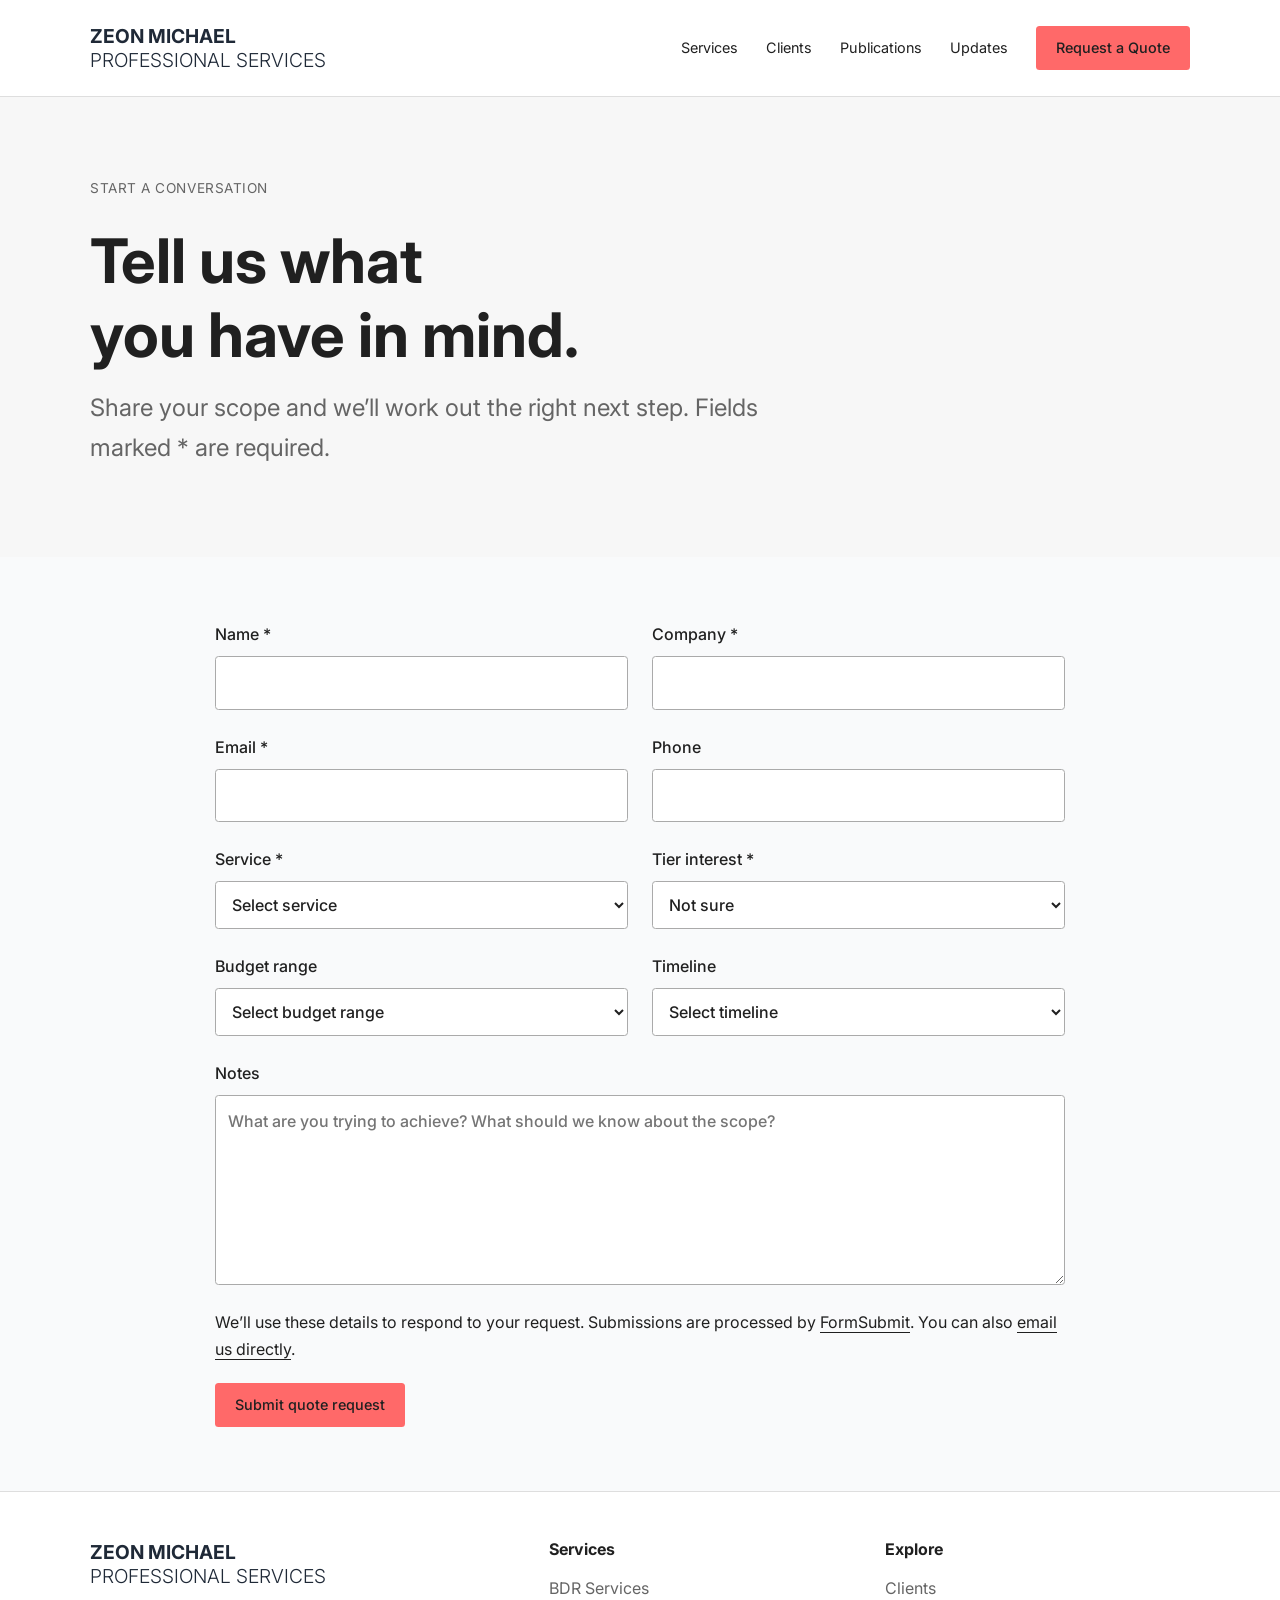
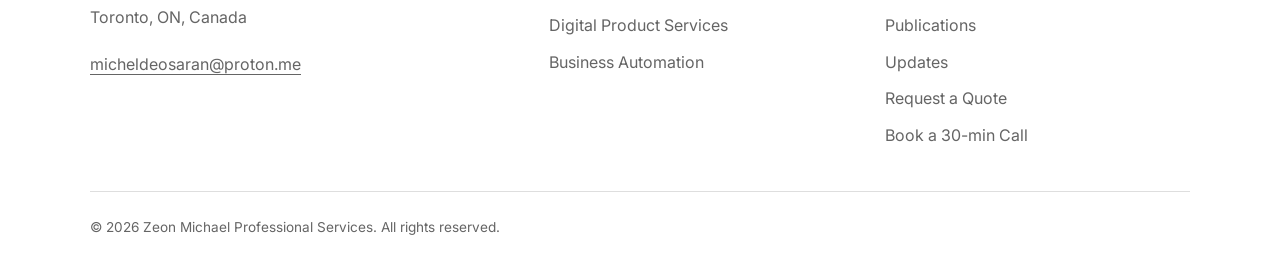
==== commit e2b79371: "Update ZM and Zeon Michael branding and remove services landing video" ====
--- a/quote/index.html
+++ b/quote/index.html
@@ -3,8 +3,8 @@
 <head>
 <meta charset="utf-8">
 <meta name="viewport" content="width=device-width, initial-scale=1">
-<title>Request a Quote | Zion Michael Group</title>
-<meta name="description" content="Request a Quote | Zion Michael Group">
+<title>Request a Quote | Zeon Michael Professional Services</title>
+<meta name="description" content="Request a Quote | Zeon Michael Professional Services">
 <link rel="icon" href="/assets/logo.png">
 <link rel="preconnect" href="https://fonts.googleapis.com">
 <link rel="preconnect" href="https://fonts.gstatic.com" crossorigin>
@@ -19,7 +19,7 @@
 <a class="skip" href="#main">Skip to content</a>
 <header class="site-header">
 <nav class="container" aria-label="Main navigation">
-<a class="logo" href="/">Zion Michael<span>Group</span>
+<a class="logo" href="/">Zeon Michael<span>Professional Services</span>
 </a>
 <button class="menu-toggle" type="button" aria-label="Open navigation" aria-controls="site-navigation" aria-expanded="false">
 <span class="hamburger">
@@ -53,7 +53,7 @@
 <section class="content-stats form-section">
 <div class="container service-section">
 <form id="quote-form" action="https://formsubmit.co/micheldeosaran@proton.me" method="POST">
-<input type="hidden" name="_subject" value="New Zion Michael Group quote request">
+<input type="hidden" name="_subject" value="New Zeon Michael Professional Services quote request">
 <input type="hidden" name="_template" value="table">
 <input type="hidden" name="_next" value="https://zionmichaelrevenue.github.io/thank-you/">
 <div class="fields">
@@ -111,7 +111,7 @@
 <footer class="footer">
 <div class="container footer-grid">
 <div>
-<a class="logo" href="/">Zion Michael<span>Group</span>
+<a class="logo" href="/">Zeon Michael<span>Professional Services</span>
 </a>
 <p>Toronto, ON, Canada</p>
 <a href="mailto:micheldeosaran@proton.me">micheldeosaran@proton.me</a>
@@ -151,7 +151,7 @@
 </ul>
 </div>
 </div>
-<div class="container legal">© 2026 Zion Michael Group. All rights reserved.</div>
+<div class="container legal">© 2026 Zeon Michael Professional Services. All rights reserved.</div>
 </footer>
 </body>
 </html>
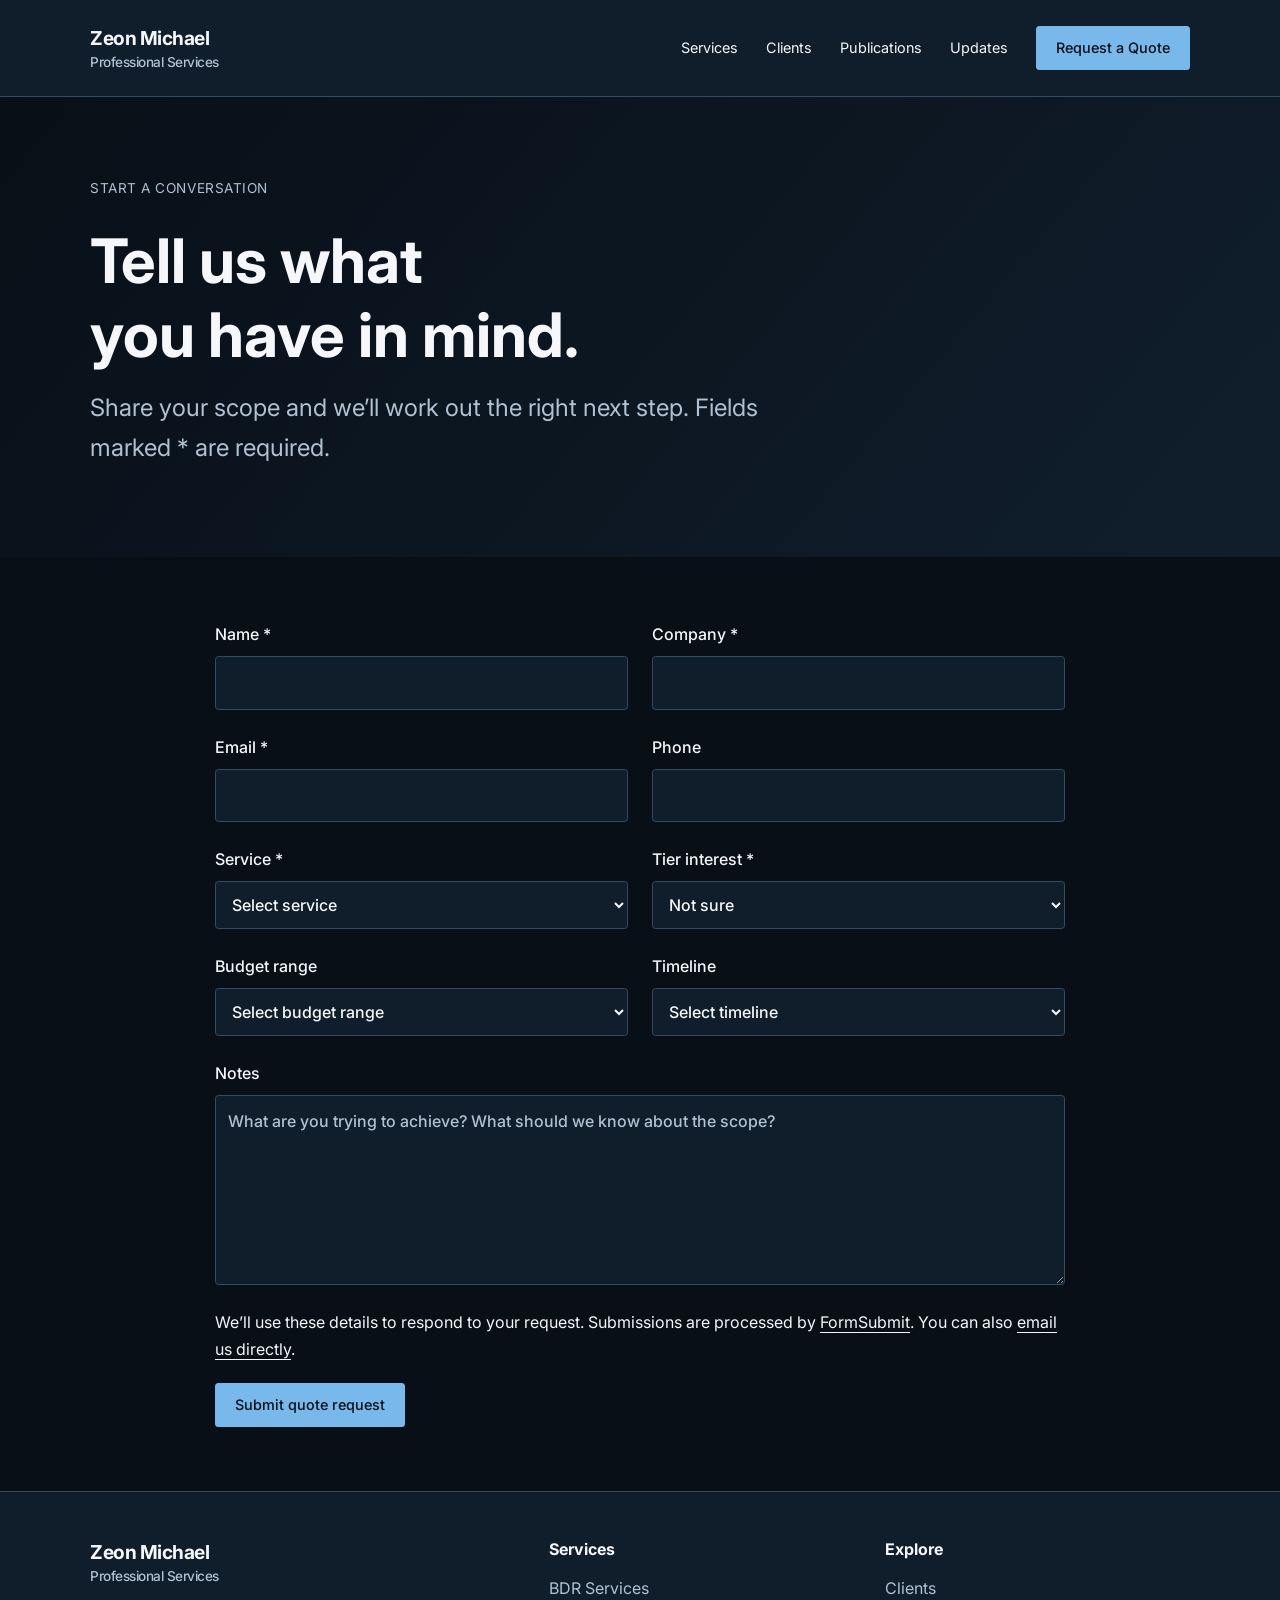
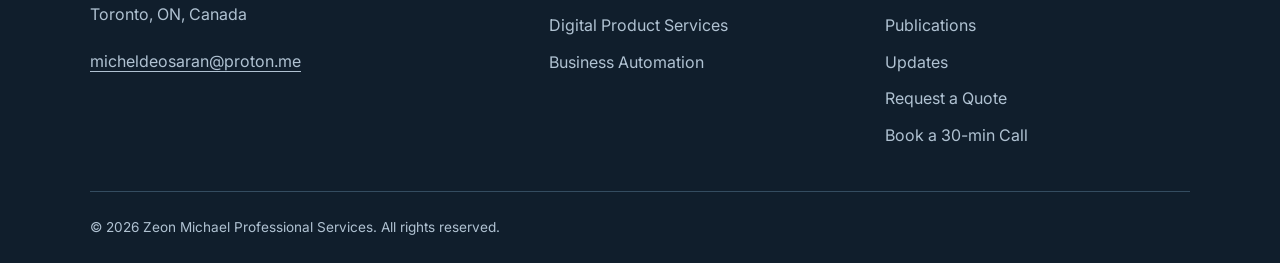
==== commit 44565fea: "Version shared theme assets for returning visitors" ====
--- a/quote/index.html
+++ b/quote/index.html
@@ -9,7 +9,7 @@
 <link rel="preconnect" href="https://fonts.googleapis.com">
 <link rel="preconnect" href="https://fonts.gstatic.com" crossorigin>
 <link href="https://fonts.googleapis.com/css2?family=Inter:wght@300;400;500;600;700&display=swap" rel="stylesheet">
-<link rel="stylesheet" href="/css/styles-boilerplate.css">
+<link rel="stylesheet" href="/css/styles-boilerplate.css?v=zm-brand-20261001">
 <script src="/js/site.js" defer>
 </script>
 <script src="/js/quote.js" defer>
--- a/css/styles-boilerplate.css
+++ b/css/styles-boilerplate.css
@@ -1,8 +1,9 @@
-/* Shared Zion Michael Group styles: coral, Inter, soft panels, and generous spacing. */
-:root { --accent:#ff6969; --accent-dark:#bb303b; --ink:#202020; --muted:#656565; --paper:#f9fafb; --panel:#fffbfb; --border:#dedede; --radius:10px; }
+@import url('/css/brand-theme.css');
+/* Shared ZM Professional Services layout. */
+:root { --radius:10px; }
 *,*::before,*::after { box-sizing:border-box; }
 html { scroll-padding-top:6rem; }
-body { margin:0; min-height:100vh; display:flex; flex-direction:column; background:var(--paper); color:var(--ink); font:400 16px/1.7 Inter,Helvetica,Arial,sans-serif; }
+body { margin:0; min-height:100vh; display:flex; flex-direction:column; background:var(--paper); color:var(--ink); font:400 16px/1.7 var(--zm-font); }
 main { flex:1; min-width:0; }
 h1,h2,h3 { line-height:1.2; margin:0 0 1.25rem; font-weight:700; }
 h1 { font-size:clamp(2.2rem,4.8vw,4rem); max-width:23ch; }
@@ -17,9 +18,9 @@
 img,video { max-width:100%; }
 [hidden],.hidden { display:none!important; }
 .container { width:calc(100% - 3rem); max-width:1100px; margin-inline:auto; }
-.site-header { background:#fff; border-bottom:1px solid var(--border); position:relative; z-index:20; }
+.site-header { background:var(--surface); border-bottom:1px solid var(--border); position:relative; z-index:20; }
 .site-header nav { min-height:96px; display:flex; align-items:center; justify-content:space-between; gap:2rem; }
-.logo { color:#1f2937; font-size:1.2rem; font-weight:700; text-transform:uppercase; text-decoration:none; line-height:1.25; flex-shrink:0; }
+.logo { color:var(--ink); font-size:1.2rem; font-weight:700; text-transform:uppercase; text-decoration:none; line-height:1.25; flex-shrink:0; }
 .logo span { display:block; font-weight:300; }
 .site-nav { list-style:none; display:flex; align-items:center; gap:1.75rem; padding:0; margin:0; }
 .site-nav a { text-decoration:none; font-size:.9rem; }
@@ -31,7 +32,7 @@
 .open .hamburger { background:transparent; }
 .open .hamburger::before { top:0; transform:rotate(45deg); }
 .open .hamburger::after { top:0; transform:rotate(-45deg); }
-.info { padding:5rem max(1.5rem,calc((100% - 1100px)/2)) 5.5rem; background:rgba(140,105,69,.018); display:flex; flex-direction:column; align-items:flex-start; gap:1rem; }
+.info { padding:5rem max(1.5rem,calc((100% - 1100px)/2)) 5.5rem; background:linear-gradient(130deg,var(--paper),var(--surface)); display:flex; flex-direction:column; align-items:flex-start; gap:1rem; }
 .info h1 { margin:0; }
 .tagline { max-width:46ch; color:var(--muted); font-size:clamp(1.1rem,2vw,1.5rem); line-height:1.7; margin:0; }
 .eyebrow,.badge { font-size:.85rem; color:var(--muted); margin:0 0 .5rem; }
@@ -39,20 +40,20 @@
 .back { font-size:.9rem; margin-bottom:1rem; display:inline-block; }
 .actions { display:flex; gap:.8rem; flex-wrap:wrap; margin-top:1rem; }
 .btn-primary,.btn-secondary,.footer__btn,.page-nav__btn { display:inline-flex; justify-content:center; align-items:center; min-height:44px; padding:.65rem 1.2rem; border:1px solid transparent; border-radius:3.5px; font-size:.9rem; font-weight:500; line-height:1.4; text-decoration:none; cursor:pointer; transition:background .18s,border-color .18s; }
-.btn-primary { background:var(--accent); color:#202020; }
-.btn-primary:hover { background:#f85b61; color:#202020; }
-.btn-secondary,.footer__btn,.page-nav__btn { background:transparent; color:var(--muted); border-color:#c9c9c9; }
-.btn-secondary:hover,.footer__btn:hover,.page-nav__btn:hover { border-color:var(--accent); background:#fff4f4; color:var(--ink); }
+.btn-primary { background:var(--accent); color:var(--zm-midnight); }
+.btn-primary:hover { background:var(--accent-dark); color:var(--zm-midnight); }
+.btn-secondary,.footer__btn,.page-nav__btn { background:transparent; color:var(--muted); border-color:var(--border); }
+.btn-secondary:hover,.footer__btn:hover,.page-nav__btn:hover { border-color:var(--accent); background:var(--zm-slate); color:var(--ink); }
 .content-stats { padding:4rem 0; }
 .content-stats + .content-stats { border-top:1px solid var(--border); }
 .content-stats > .container:not(.service-section):has(.content-text) { display:grid; grid-template-columns:1.4fr 1fr; gap:3rem; align-items:start; }
 .content-text p { line-height:1.8; }
 .content-stats-boxes,.updates__stats { display:grid; grid-template-columns:repeat(2,minmax(0,1fr)); gap:1.25rem; }
-.stat-box,.updates__stats > div,.updates__grid article,.embed-panel { background:var(--panel); border:1px solid #cfcfcf; padding:1.75rem; border-radius:var(--radius); }
+.stat-box,.updates__stats > div,.updates__grid article,.embed-panel { background:var(--panel); border:1px solid var(--border); padding:1.75rem; border-radius:var(--radius); }
 .stat-box { text-align:center; }
 .stat-number,.updates__stats span { color:var(--accent-dark); font-size:2.2rem; line-height:1.25; font-weight:700; margin:0 0 .75rem; }
 .stat-label { font-size:.95rem; }
-.banner { height:220px; overflow:hidden; background:#eee; }
+.banner { height:220px; overflow:hidden; background:var(--zm-slate); }
 .hero-video { display:block; width:100%; height:100%; object-fit:cover; }
 .pricing,.service-grid,.updates__grid { display:grid; grid-template-columns:repeat(2,minmax(0,1fr)); gap:1.5rem; margin-top:2rem; }
 .service-grid { grid-template-columns:repeat(3,minmax(0,1fr)); }
@@ -67,16 +68,16 @@
 .service-section li { margin-bottom:.55rem; }
 .terms { margin-top:2rem; color:var(--muted); font-size:.95rem; }
 .scope .service-section,.client-grid { display:grid; grid-template-columns:1fr 1fr; gap:3rem; }
-.booking { background:#fff4f4; }
+.booking { background:var(--zm-slate); }
 [data-calendar]:not(:empty) { height:760px; overflow:auto; margin-top:2rem; }
 [data-booking-status] { font-size:.9rem; color:var(--muted); margin-top:1rem; }
 .form-section .container { max-width:850px; }
 .fields { display:grid; grid-template-columns:1fr 1fr; gap:0 1.5rem; }
 label { display:block; margin-bottom:1.5rem; font-weight:500; }
-input:not([type="hidden"]),select,textarea { display:block; width:100%; margin-top:.5rem; padding:.75rem; color:var(--ink); background:#fff; border:1px solid #aaa; border-radius:3.5px; }
+input:not([type="hidden"]),select,textarea { display:block; width:100%; margin-top:.5rem; padding:.75rem; color:var(--ink); background:var(--surface); border:1px solid var(--border); border-radius:3.5px; }
 textarea { resize:vertical; }
 #form-status { color:var(--accent-dark); }
-.embed-panel { min-height:350px; background:white; }
+.embed-panel { min-height:350px; background:var(--surface); }
 .client-grid .stat-box { max-width:260px; margin-top:2rem; }
 .updates { padding-block:4.5rem; }
 .updates__header { text-align:left; margin-bottom:3rem; }
@@ -85,25 +86,25 @@
 .updates__stats p { margin:0; }
 .updates__featured { margin-bottom:3rem; }
 .updates__filters { display:flex; flex-wrap:wrap; gap:.6rem; margin:2rem 0; }
-.updates__filters button { border:1px solid #c9c9c9; border-radius:3.5px; padding:.5rem 1rem; min-height:44px; color:var(--ink); background:#fff; cursor:pointer; }
+.updates__filters button { border:1px solid var(--border); border-radius:3.5px; padding:.5rem 1rem; min-height:44px; color:var(--ink); background:var(--surface); cursor:pointer; }
 .updates__filters button[aria-pressed="true"] { background:var(--accent); border-color:var(--accent); }
 .updates__grid article { min-width:0; }
 .updates__grid .meta { display:flex; justify-content:space-between; flex-wrap:wrap; gap:.5rem; color:var(--muted); font-size:.85rem; }
 .updates__empty { padding:2rem; border:1px solid var(--border); border-radius:var(--radius); }
 .resource-page { padding-block:3rem 5rem; }
 .resource-layout { display:grid; grid-template-columns:250px minmax(0,1fr); gap:3rem; margin-top:2rem; }
-.table-of-content { align-self:start; position:sticky; top:1rem; border:1px solid var(--border); border-radius:var(--radius); padding:1rem; background:white; }
+.table-of-content { align-self:start; position:sticky; top:1rem; border:1px solid var(--border); border-radius:var(--radius); padding:1rem; background:var(--surface); }
 .table-of-content ul { list-style:none; padding:0; margin:0; }
 .table-of-content a { display:block; padding:.55rem; font-size:.9rem; text-decoration:none; }
-.table-of-content a[aria-current="page"] { background:#fff0f0; color:var(--accent-dark); border-radius:3.5px; }
+.table-of-content a[aria-current="page"] { background:var(--zm-slate); color:var(--accent-dark); border-radius:3.5px; }
 .main-content { min-width:0; }
 .main-content h1 { font-size:2rem; }
 .main-content h2 { font-size:1.6rem; margin-top:2rem; }
 .main-content h3 { margin-top:1.5rem; }
 .main-content table { display:block; overflow:auto; max-width:100%; }
-.main-content pre { white-space:pre-wrap; overflow-wrap:anywhere; background:#fff; border:1px solid var(--border); padding:1rem; border-radius:var(--radius); }
+.main-content pre { white-space:pre-wrap; overflow-wrap:anywhere; background:var(--surface); border:1px solid var(--border); padding:1rem; border-radius:var(--radius); }
 .page-nav { display:flex; flex-wrap:wrap; justify-content:space-between; gap:1rem; margin-top:3rem; border-top:1px solid var(--border); padding-top:1.5rem; }
-.footer { padding:3rem 0 1.5rem; background:#fff; border-top:1px solid var(--border); color:var(--muted); }
+.footer { padding:3rem 0 1.5rem; background:var(--surface); border-top:1px solid var(--border); color:var(--muted); }
 .footer-grid { display:grid; grid-template-columns:1.4fr 1fr 1fr; gap:2rem; }
 .footer .logo { display:inline-block; margin-bottom:1rem; }
 .footer h2 { font-size:1rem; color:var(--ink); margin-bottom:1rem; }
@@ -112,14 +113,14 @@
 .footer a { overflow-wrap:anywhere; }
 .footer li a { text-decoration:none; }
 .legal { border-top:1px solid var(--border); margin-top:2rem; padding-top:1.5rem; font-size:.85rem; }
-.skip { position:absolute; top:-100px; left:1rem; z-index:100; padding:1rem; background:white; }
+.skip { position:absolute; top:-100px; left:1rem; z-index:100; padding:1rem; background:var(--surface); }
 .skip:focus { top:1rem; }
 @media(max-width:969px) {
   .menu-toggle { display:block; }
-  .site-nav { display:none; position:absolute; top:100%; left:0; right:0; padding:1rem 1.5rem; background:white; border-bottom:1px solid var(--border); box-shadow:0 8px 12px #0000000a; }
+  .site-nav { display:none; position:absolute; top:100%; left:0; right:0; padding:1rem 1.5rem; background:var(--surface); border-bottom:1px solid var(--border); box-shadow:0 8px 12px #00000040; }
   .site-nav--open { display:flex; flex-direction:column; align-items:stretch; gap:.2rem; }
   .site-nav a { display:block; padding:.75rem; }
-  .site-nav a[aria-current="page"]:not(.btn-primary) { box-shadow:none; background:#fff0f0; padding:.75rem; }
+  .site-nav a[aria-current="page"]:not(.btn-primary) { box-shadow:none; background:var(--zm-slate); padding:.75rem; }
   .service-grid { grid-template-columns:1fr; }
   .resource-layout { grid-template-columns:200px minmax(0,1fr); gap:1.5rem; }
 }
@@ -136,3 +137,7 @@
   .footer-grid { gap:2rem; }
 }
 @media(prefers-reduced-motion:reduce) { *,*::before,*::after { animation:none!important; transition:none!important; scroll-behavior:auto!important; } }
+
+.logo { color:var(--ink); text-transform:none; letter-spacing:-.025em; }
+.logo span { color:var(--muted); font-weight:500; font-size:.85rem; margin-top:.25rem; }
+.updates__filters button[aria-pressed="true"] { color:var(--zm-midnight); }
